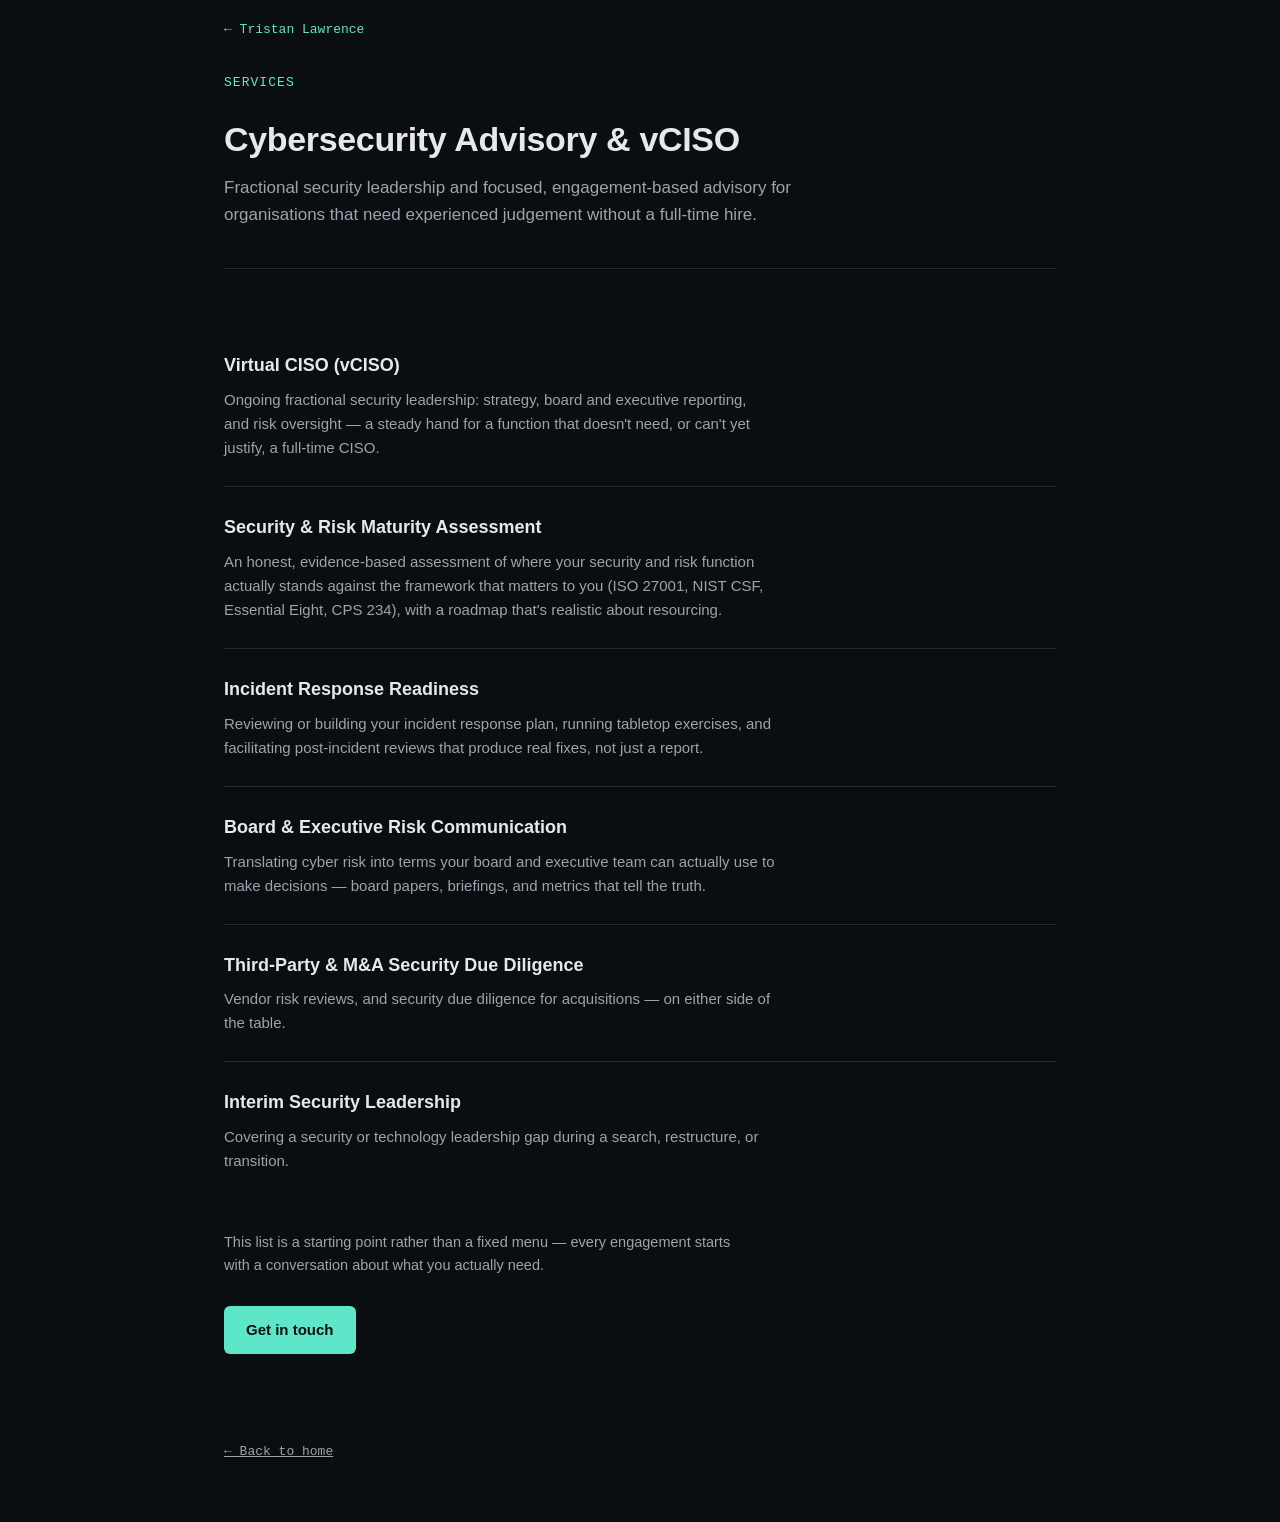
==== cybersecurity-services.html @ a749c924 "Rework homepage voice and split services into two pages Homepage: swap tagline for LinkedIn headline" ====
<!DOCTYPE html>
<html lang="en">
<head>
<meta charset="UTF-8">
<meta name="viewport" content="width=device-width, initial-scale=1.0">
<title>Cybersecurity Advisory &amp; vCISO — Tristan Lawrence</title>
<link rel="stylesheet" href="assets/css/style.css">
</head>
<body>
<div class="wrap">
  <nav class="crumb"><a href="index.html">← Tristan Lawrence</a></nav>
  <header class="site" style="padding-top:32px;">
    <p class="eyebrow">Services</p>
    <h1>Cybersecurity Advisory &amp; vCISO</h1>
    <p class="tagline">Fractional security leadership and focused, engagement-based advisory for organisations that need experienced judgement without a full-time hire.</p>
  </header>

  <section>
    <div class="offer-list">
      <div class="offer">
        <h3>Virtual CISO (vCISO)</h3>
        <p>Ongoing fractional security leadership: strategy, board and executive reporting, and risk oversight — a steady hand for a function that doesn't need, or can't yet justify, a full-time CISO.</p>
      </div>
      <div class="offer">
        <h3>Security &amp; Risk Maturity Assessment</h3>
        <p>An honest, evidence-based assessment of where your security and risk function actually stands against the framework that matters to you (ISO 27001, NIST CSF, Essential Eight, CPS 234), with a roadmap that's realistic about resourcing.</p>
      </div>
      <div class="offer">
        <h3>Incident Response Readiness</h3>
        <p>Reviewing or building your incident response plan, running tabletop exercises, and facilitating post-incident reviews that produce real fixes, not just a report.</p>
      </div>
      <div class="offer">
        <h3>Board &amp; Executive Risk Communication</h3>
        <p>Translating cyber risk into terms your board and executive team can actually use to make decisions — board papers, briefings, and metrics that tell the truth.</p>
      </div>
      <div class="offer">
        <h3>Third-Party &amp; M&amp;A Security Due Diligence</h3>
        <p>Vendor risk reviews, and security due diligence for acquisitions — on either side of the table.</p>
      </div>
      <div class="offer">
        <h3>Interim Security Leadership</h3>
        <p>Covering a security or technology leadership gap during a search, restructure, or transition.</p>
      </div>
    </div>
    <p class="note">This list is a starting point rather than a fixed menu — every engagement starts with a conversation about what you actually need.</p>
    <a class="cta" href="mailto:tristan_lawrence@hotmail.com">Get in touch</a>
  </section>

  <footer class="site"><a href="index.html">← Back to home</a></footer>
</div>
</body>
</html>
---- assets/css/style.css ----
:root{
  --bg:#0b0e11;
  --bg-alt:#12161b;
  --border:#232a31;
  --text:#e6e9ec;
  --text-dim:#9aa4ad;
  --accent:#5ee6c9;
  --accent-dim:#2b7566;
  --mono:'SFMono-Regular',Consolas,'Liberation Mono',Menlo,monospace;
  --sans:-apple-system,BlinkMacSystemFont,'Segoe UI',Roboto,Helvetica,Arial,sans-serif;
}
*{box-sizing:border-box;}
body{
  margin:0;
  background:var(--bg);
  color:var(--text);
  font-family:var(--sans);
  line-height:1.6;
}
.wrap{max-width:880px;margin:0 auto;padding:0 24px;}

/* Header / hero */
header.site{
  padding:64px 0 40px;
  border-bottom:1px solid var(--border);
}
.eyebrow{
  font-family:var(--mono);
  color:var(--accent);
  font-size:13px;
  letter-spacing:.08em;
  text-transform:uppercase;
  margin:0 0 18px;
}
.hero{
  display:flex;
  gap:36px;
  align-items:center;
  flex-wrap:wrap;
}
.hero img{
  width:140px;
  height:140px;
  border-radius:50%;
  object-fit:cover;
  object-position:center 22%;
  border:2px solid var(--border);
  flex-shrink:0;
}
h1{
  font-size:34px;
  margin:0 0 8px;
  letter-spacing:-.01em;
}
.tagline{
  color:var(--text-dim);
  font-size:17px;
  margin:0;
}
nav.social{
  margin-top:20px;
  display:flex;
  gap:18px;
  font-family:var(--mono);
  font-size:14px;
  flex-wrap:wrap;
}
nav.social a{
  color:var(--text-dim);
  text-decoration:none;
  border-bottom:1px solid transparent;
}
nav.social a:hover{color:var(--accent);border-color:var(--accent);}

/* Breadcrumb nav for subpages */
nav.crumb{
  padding:20px 0 0;
  font-family:var(--mono);
  font-size:13px;
}
nav.crumb a{color:var(--accent);text-decoration:none;}
nav.crumb a:hover{text-decoration:underline;}

/* Sections */
section{padding:56px 0;border-bottom:1px solid var(--border);}
section:last-of-type{border-bottom:none;}
h2{
  font-family:var(--mono);
  font-size:14px;
  text-transform:uppercase;
  letter-spacing:.08em;
  color:var(--accent);
  margin:0 0 24px;
}
p{color:var(--text);max-width:66ch;}
.interests a{color:var(--accent);text-decoration:none;border-bottom:1px solid var(--accent-dim);}
.interests a:hover{border-color:var(--accent);}

/* Services grid */
.services{
  display:grid;
  grid-template-columns:repeat(auto-fit,minmax(220px,1fr));
  gap:24px;
}
.service{
  background:var(--bg-alt);
  border:1px solid var(--border);
  border-radius:8px;
  padding:22px;
}
.service h3{
  margin:0 0 10px;
  font-size:16px;
  color:var(--text);
}
.service p{margin:0;font-size:14.5px;color:var(--text-dim);}
.service .tag{
  display:inline-block;
  font-family:var(--mono);
  font-size:11px;
  color:var(--accent);
  border:1px solid var(--accent-dim);
  border-radius:4px;
  padding:2px 8px;
  margin-bottom:12px;
}
.service-link{
  display:block;
  text-decoration:none;
  transition:border-color .15s ease, transform .15s ease;
}
.service-link:hover{
  border-color:var(--accent-dim);
  transform:translateY(-2px);
}
.service-link .arrow{
  display:inline-block;
  margin-top:14px;
  font-family:var(--mono);
  font-size:13px;
  color:var(--accent);
}

.cta{
  display:inline-block;
  margin-top:8px;
  padding:12px 22px;
  background:var(--accent);
  color:#0b0e11;
  font-weight:600;
  text-decoration:none;
  border-radius:6px;
  font-size:15px;
}

/* Photo pages (theatre / megagames) */
.photo-page img{
  width:100%;
  border-radius:8px;
  border:1px solid var(--border);
  margin:8px 0 6px;
}
.photo-page .caption{
  color:var(--text-dim);
  font-size:13px;
  margin:0 0 32px;
}
.gallery{
  display:grid;
  grid-template-columns:repeat(auto-fit,minmax(260px,1fr));
  gap:24px;
}
.gallery figure{margin:0;}
.gallery img{width:100%;border-radius:8px;border:1px solid var(--border);}
.gallery figcaption{color:var(--text-dim);font-size:13px;margin-top:8px;}

/* Service detail pages */
.offer-list{
  display:flex;
  flex-direction:column;
  gap:0;
}
.offer{
  padding:26px 0;
  border-bottom:1px solid var(--border);
}
.offer:last-child{border-bottom:none;}
.offer h3{
  margin:0 0 8px;
  font-size:18px;
  color:var(--text);
}
.offer p{margin:0;font-size:15px;color:var(--text-dim);}

.note{
  color:var(--text-dim);
  font-size:14.5px;
  margin:32px 0 20px;
}

footer.site{
  padding:32px 0 60px;
  color:var(--text-dim);
  font-size:13px;
  font-family:var(--mono);
}
footer.site a{color:var(--text-dim);}
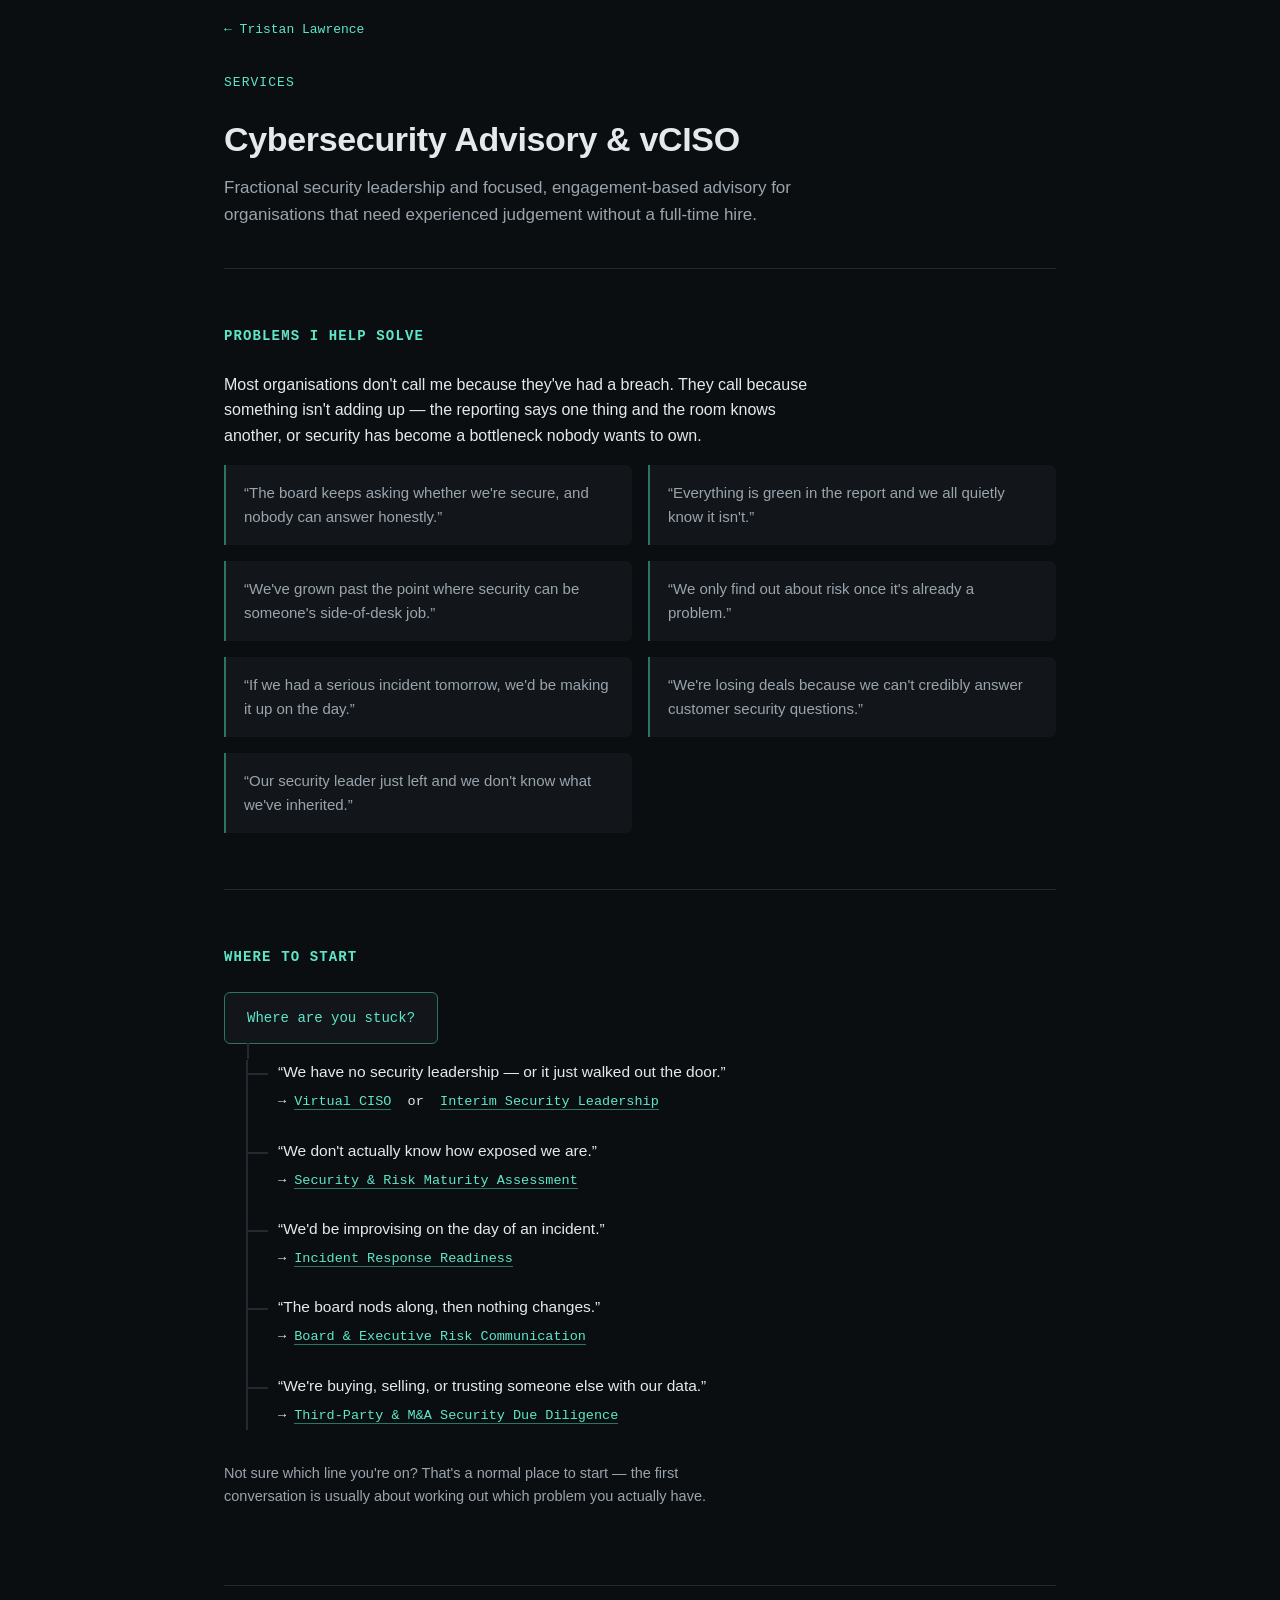
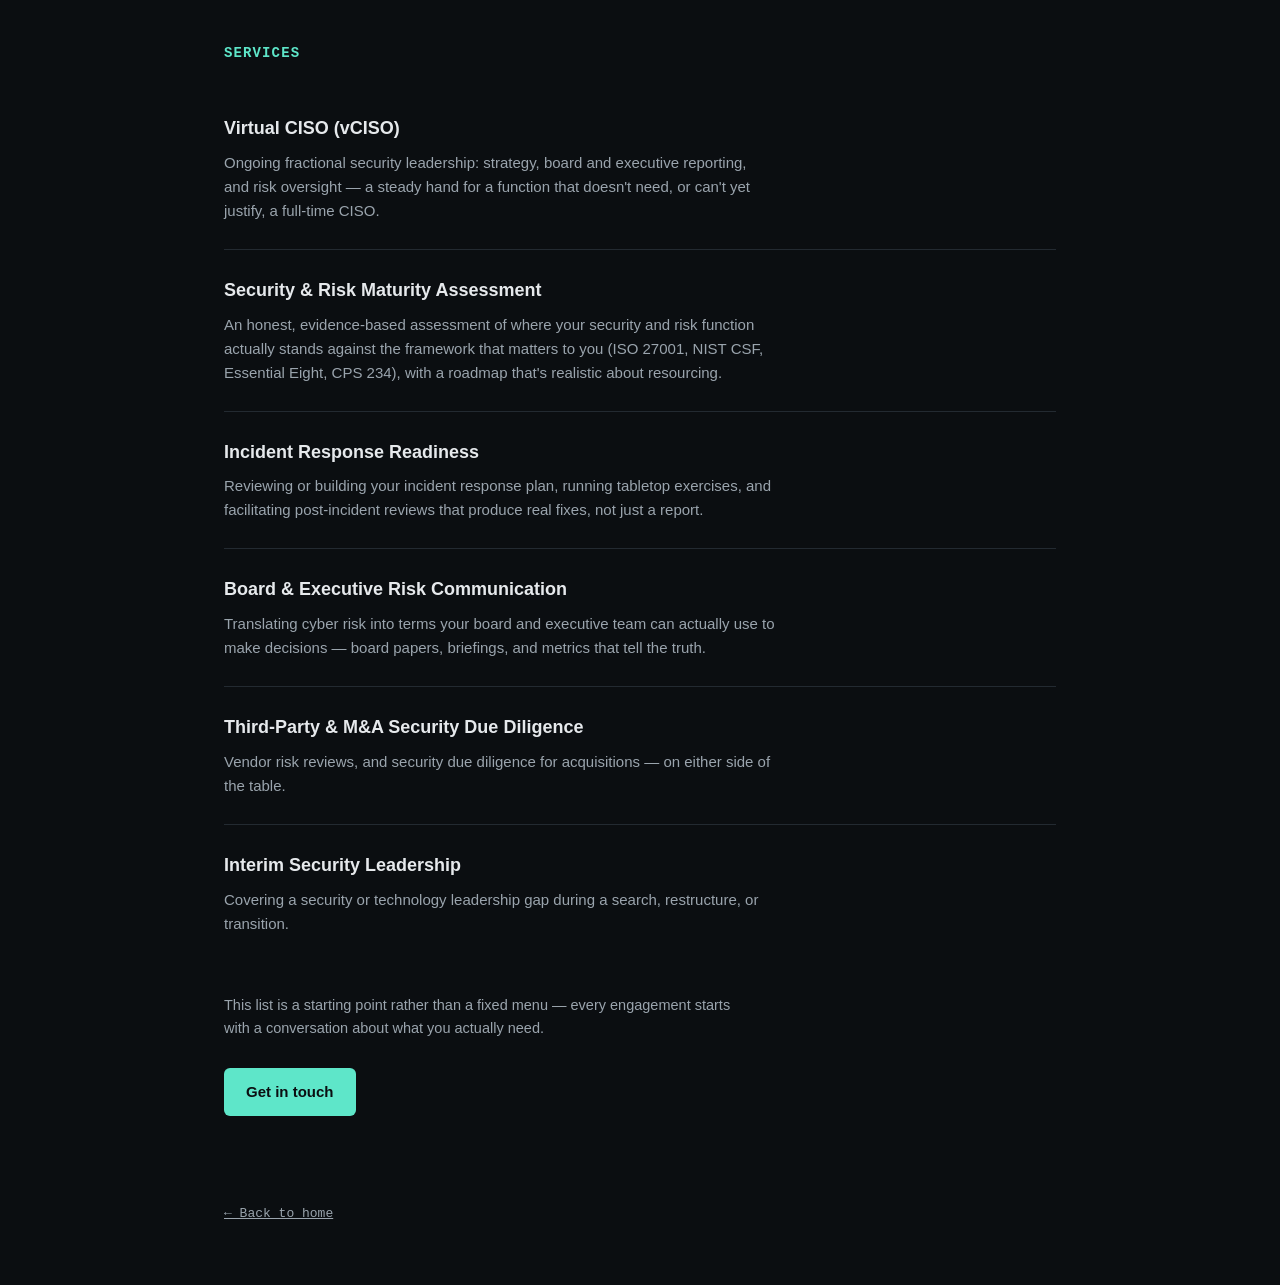
==== commit 1eacd502: "Add full theatre and megagaming histories, service decision flows Theatre: OSMaD committee/exec role" ====
--- a/cybersecurity-services.html
+++ b/cybersecurity-services.html
@@ -16,28 +16,71 @@
   </header>
 
   <section>
+    <h2>Problems I help solve</h2>
+    <p>Most organisations don't call me because they've had a breach. They call because something isn't adding up — the reporting says one thing and the room knows another, or security has become a bottleneck nobody wants to own.</p>
+    <ul class="problems">
+      <li>“The board keeps asking whether we're secure, and nobody can answer honestly.”</li>
+      <li>“Everything is green in the report and we all quietly know it isn't.”</li>
+      <li>“We've grown past the point where security can be someone's side-of-desk job.”</li>
+      <li>“We only find out about risk once it's already a problem.”</li>
+      <li>“If we had a serious incident tomorrow, we'd be making it up on the day.”</li>
+      <li>“We're losing deals because we can't credibly answer customer security questions.”</li>
+      <li>“Our security leader just left and we don't know what we've inherited.”</li>
+    </ul>
+  </section>
+
+  <section>
+    <h2>Where to start</h2>
+    <div class="flow-start">Where are you stuck?</div>
+    <ul class="flow-branches">
+      <li class="flow-branch">
+        <p class="flow-problem">“We have no security leadership — or it just walked out the door.”</p>
+        <p class="flow-answer">→ <a href="#vciso">Virtual CISO</a> &nbsp;or&nbsp; <a href="#interim">Interim Security Leadership</a></p>
+      </li>
+      <li class="flow-branch">
+        <p class="flow-problem">“We don't actually know how exposed we are.”</p>
+        <p class="flow-answer">→ <a href="#maturity">Security &amp; Risk Maturity Assessment</a></p>
+      </li>
+      <li class="flow-branch">
+        <p class="flow-problem">“We'd be improvising on the day of an incident.”</p>
+        <p class="flow-answer">→ <a href="#ir">Incident Response Readiness</a></p>
+      </li>
+      <li class="flow-branch">
+        <p class="flow-problem">“The board nods along, then nothing changes.”</p>
+        <p class="flow-answer">→ <a href="#board">Board &amp; Executive Risk Communication</a></p>
+      </li>
+      <li class="flow-branch">
+        <p class="flow-problem">“We're buying, selling, or trusting someone else with our data.”</p>
+        <p class="flow-answer">→ <a href="#diligence">Third-Party &amp; M&amp;A Security Due Diligence</a></p>
+      </li>
+    </ul>
+    <p class="note">Not sure which line you're on? That's a normal place to start — the first conversation is usually about working out which problem you actually have.</p>
+  </section>
+
+  <section>
+    <h2>Services</h2>
     <div class="offer-list">
-      <div class="offer">
+      <div class="offer" id="vciso">
         <h3>Virtual CISO (vCISO)</h3>
         <p>Ongoing fractional security leadership: strategy, board and executive reporting, and risk oversight — a steady hand for a function that doesn't need, or can't yet justify, a full-time CISO.</p>
       </div>
-      <div class="offer">
+      <div class="offer" id="maturity">
         <h3>Security &amp; Risk Maturity Assessment</h3>
         <p>An honest, evidence-based assessment of where your security and risk function actually stands against the framework that matters to you (ISO 27001, NIST CSF, Essential Eight, CPS 234), with a roadmap that's realistic about resourcing.</p>
       </div>
-      <div class="offer">
+      <div class="offer" id="ir">
         <h3>Incident Response Readiness</h3>
         <p>Reviewing or building your incident response plan, running tabletop exercises, and facilitating post-incident reviews that produce real fixes, not just a report.</p>
       </div>
-      <div class="offer">
+      <div class="offer" id="board">
         <h3>Board &amp; Executive Risk Communication</h3>
         <p>Translating cyber risk into terms your board and executive team can actually use to make decisions — board papers, briefings, and metrics that tell the truth.</p>
       </div>
-      <div class="offer">
+      <div class="offer" id="diligence">
         <h3>Third-Party &amp; M&amp;A Security Due Diligence</h3>
         <p>Vendor risk reviews, and security due diligence for acquisitions — on either side of the table.</p>
       </div>
-      <div class="offer">
+      <div class="offer" id="interim">
         <h3>Interim Security Leadership</h3>
         <p>Covering a security or technology leadership gap during a search, restructure, or transition.</p>
       </div>
--- a/assets/css/style.css
+++ b/assets/css/style.css
@@ -93,8 +93,9 @@
   margin:0 0 24px;
 }
 p{color:var(--text);max-width:66ch;}
-.interests a{color:var(--accent);text-decoration:none;border-bottom:1px solid var(--accent-dim);}
-.interests a:hover{border-color:var(--accent);}
+.interests a,section p a{color:var(--accent);text-decoration:none;border-bottom:1px solid var(--accent-dim);}
+.interests a:hover,section p a:hover{border-color:var(--accent);}
+section p.note a{border-bottom-color:var(--accent-dim);}
 
 /* Services grid */
 .services{
@@ -155,7 +156,10 @@
 
 /* Photo pages (theatre / megagames) */
 .photo-page img{
-  width:100%;
+  display:block;
+  max-width:100%;
+  max-height:520px;
+  width:auto;
   border-radius:8px;
   border:1px solid var(--border);
   margin:8px 0 6px;
@@ -173,6 +177,128 @@
 .gallery figure{margin:0;}
 .gallery img{width:100%;border-radius:8px;border:1px solid var(--border);}
 .gallery figcaption{color:var(--text-dim);font-size:13px;margin-top:8px;}
+
+/* Credit / role tables */
+.credits{
+  width:100%;
+  border-collapse:collapse;
+  margin:8px 0 8px;
+  font-size:15px;
+}
+.credits th{
+  text-align:left;
+  font-family:var(--mono);
+  font-size:11px;
+  letter-spacing:.08em;
+  text-transform:uppercase;
+  color:var(--text-dim);
+  font-weight:400;
+  padding:0 16px 10px 0;
+  border-bottom:1px solid var(--border);
+}
+.credits td{
+  padding:14px 16px 14px 0;
+  border-bottom:1px solid var(--border);
+  vertical-align:top;
+  color:var(--text);
+}
+.credits td:last-child,.credits th:last-child{padding-right:0;}
+.credits tr:last-child td{border-bottom:none;}
+.credits .year{
+  font-family:var(--mono);
+  font-size:13px;
+  color:var(--text-dim);
+  white-space:nowrap;
+}
+.credits .role{color:var(--text-dim);}
+.credits .show{font-weight:600;}
+.credits a{color:var(--accent);text-decoration:none;}
+.credits a:hover{text-decoration:underline;}
+.credits .note-inline{
+  display:block;
+  font-size:13px;
+  color:var(--accent);
+  margin-top:4px;
+}
+.table-scroll{overflow-x:auto;}
+
+/* Problem statements */
+.problems{
+  list-style:none;
+  padding:0;
+  margin:0;
+  display:grid;
+  grid-template-columns:repeat(auto-fit,minmax(280px,1fr));
+  gap:16px;
+}
+.problems li{
+  background:var(--bg-alt);
+  border-left:2px solid var(--accent-dim);
+  border-radius:0 6px 6px 0;
+  padding:16px 18px;
+  color:var(--text-dim);
+  font-size:15px;
+}
+
+/* Decision flow */
+.flow-start{
+  display:inline-block;
+  position:relative;
+  border:1px solid var(--accent-dim);
+  background:var(--bg-alt);
+  border-radius:6px;
+  padding:14px 22px;
+  margin-bottom:16px;
+  font-family:var(--mono);
+  font-size:14px;
+  color:var(--accent);
+}
+.flow-start::after{
+  content:"";
+  position:absolute;
+  left:22px;
+  top:100%;
+  width:2px;
+  height:16px;
+  background:var(--border);
+}
+.flow-branches{
+  margin:0 0 0 22px;
+  padding:0;
+  border-left:2px solid var(--border);
+  list-style:none;
+}
+.flow-branch{
+  position:relative;
+  padding:0 0 4px 30px;
+  margin:0 0 22px;
+}
+.flow-branch:last-child{margin-bottom:0;}
+.flow-branch::before{
+  content:"";
+  position:absolute;
+  left:0;
+  top:13px;
+  width:20px;
+  height:2px;
+  background:var(--border);
+}
+.flow-problem{
+  margin:0 0 6px;
+  color:var(--text);
+  font-size:15.5px;
+}
+.flow-answer{
+  margin:0;
+  font-family:var(--mono);
+  font-size:13.5px;
+}
+.flow-answer a{
+  color:var(--accent);
+  text-decoration:none;
+  border-bottom:1px solid var(--accent-dim);
+}
+.flow-answer a:hover{border-color:var(--accent);}
 
 /* Service detail pages */
 .offer-list{
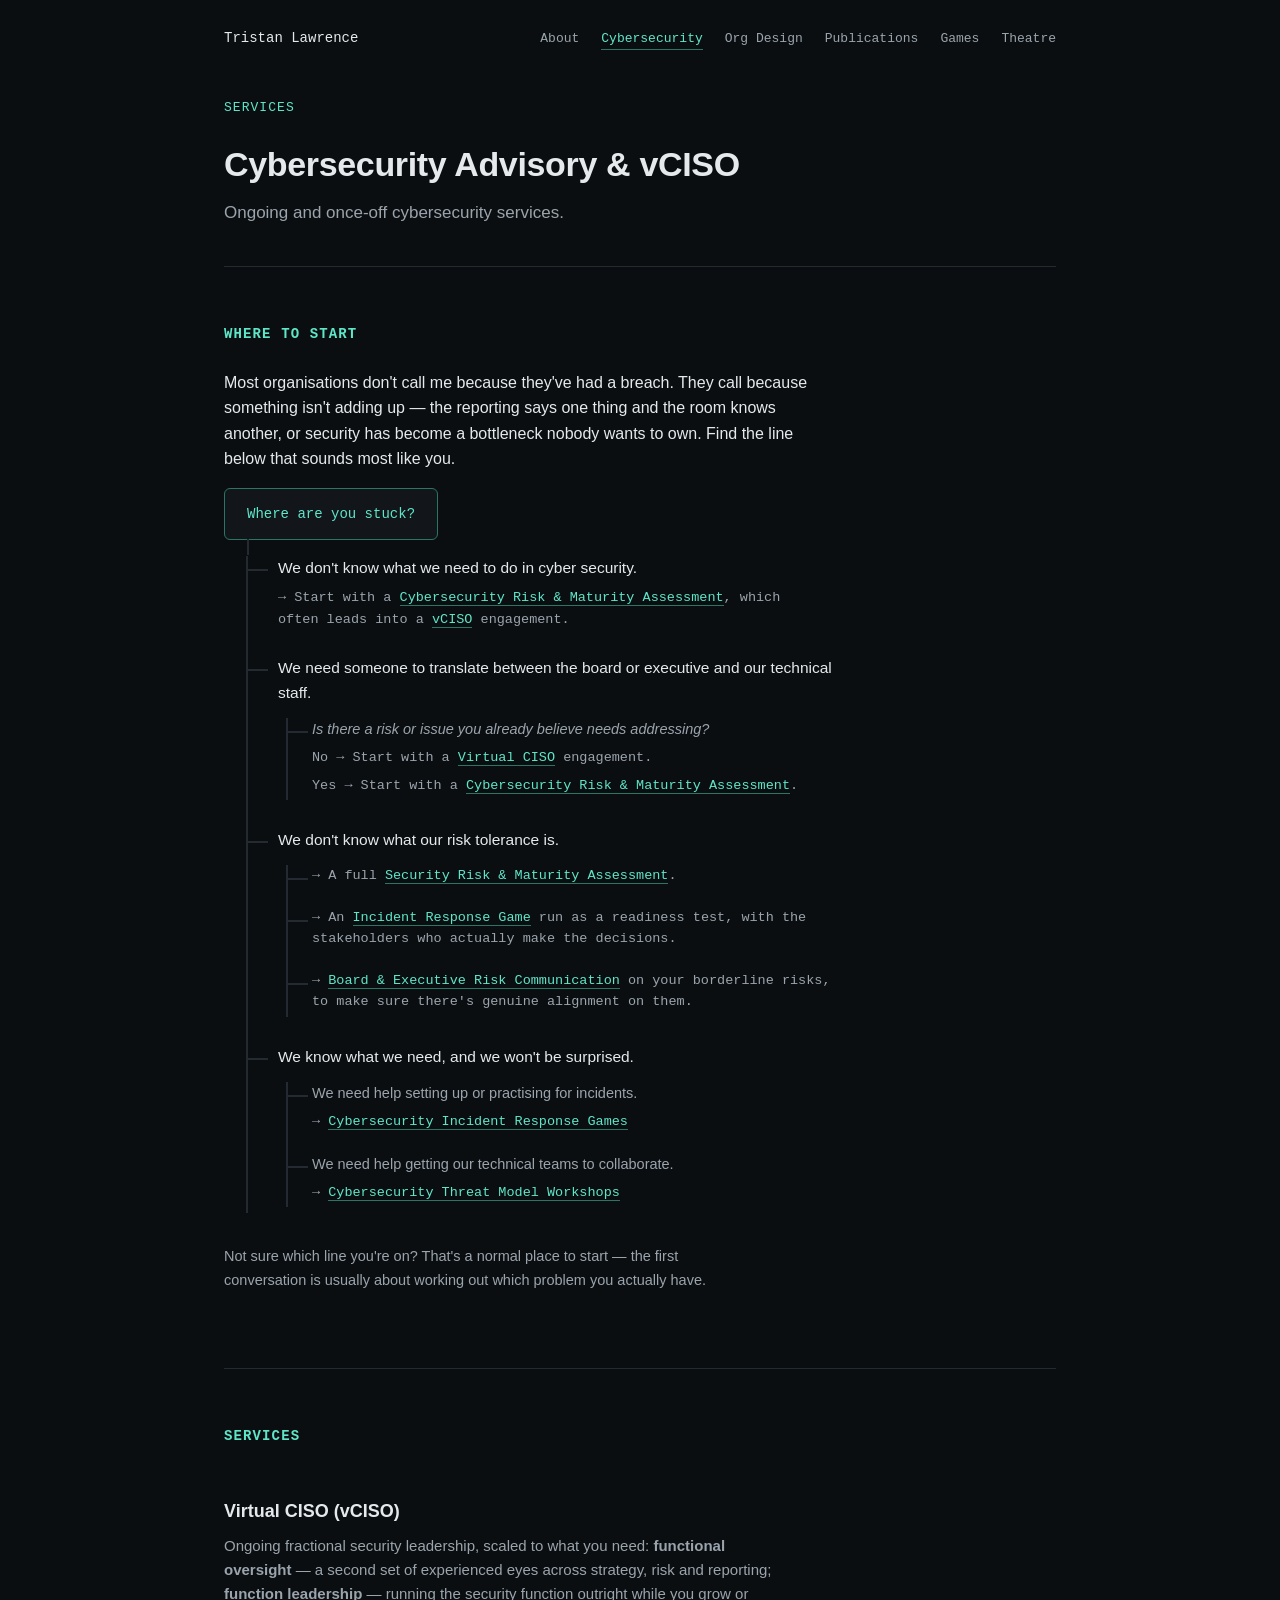
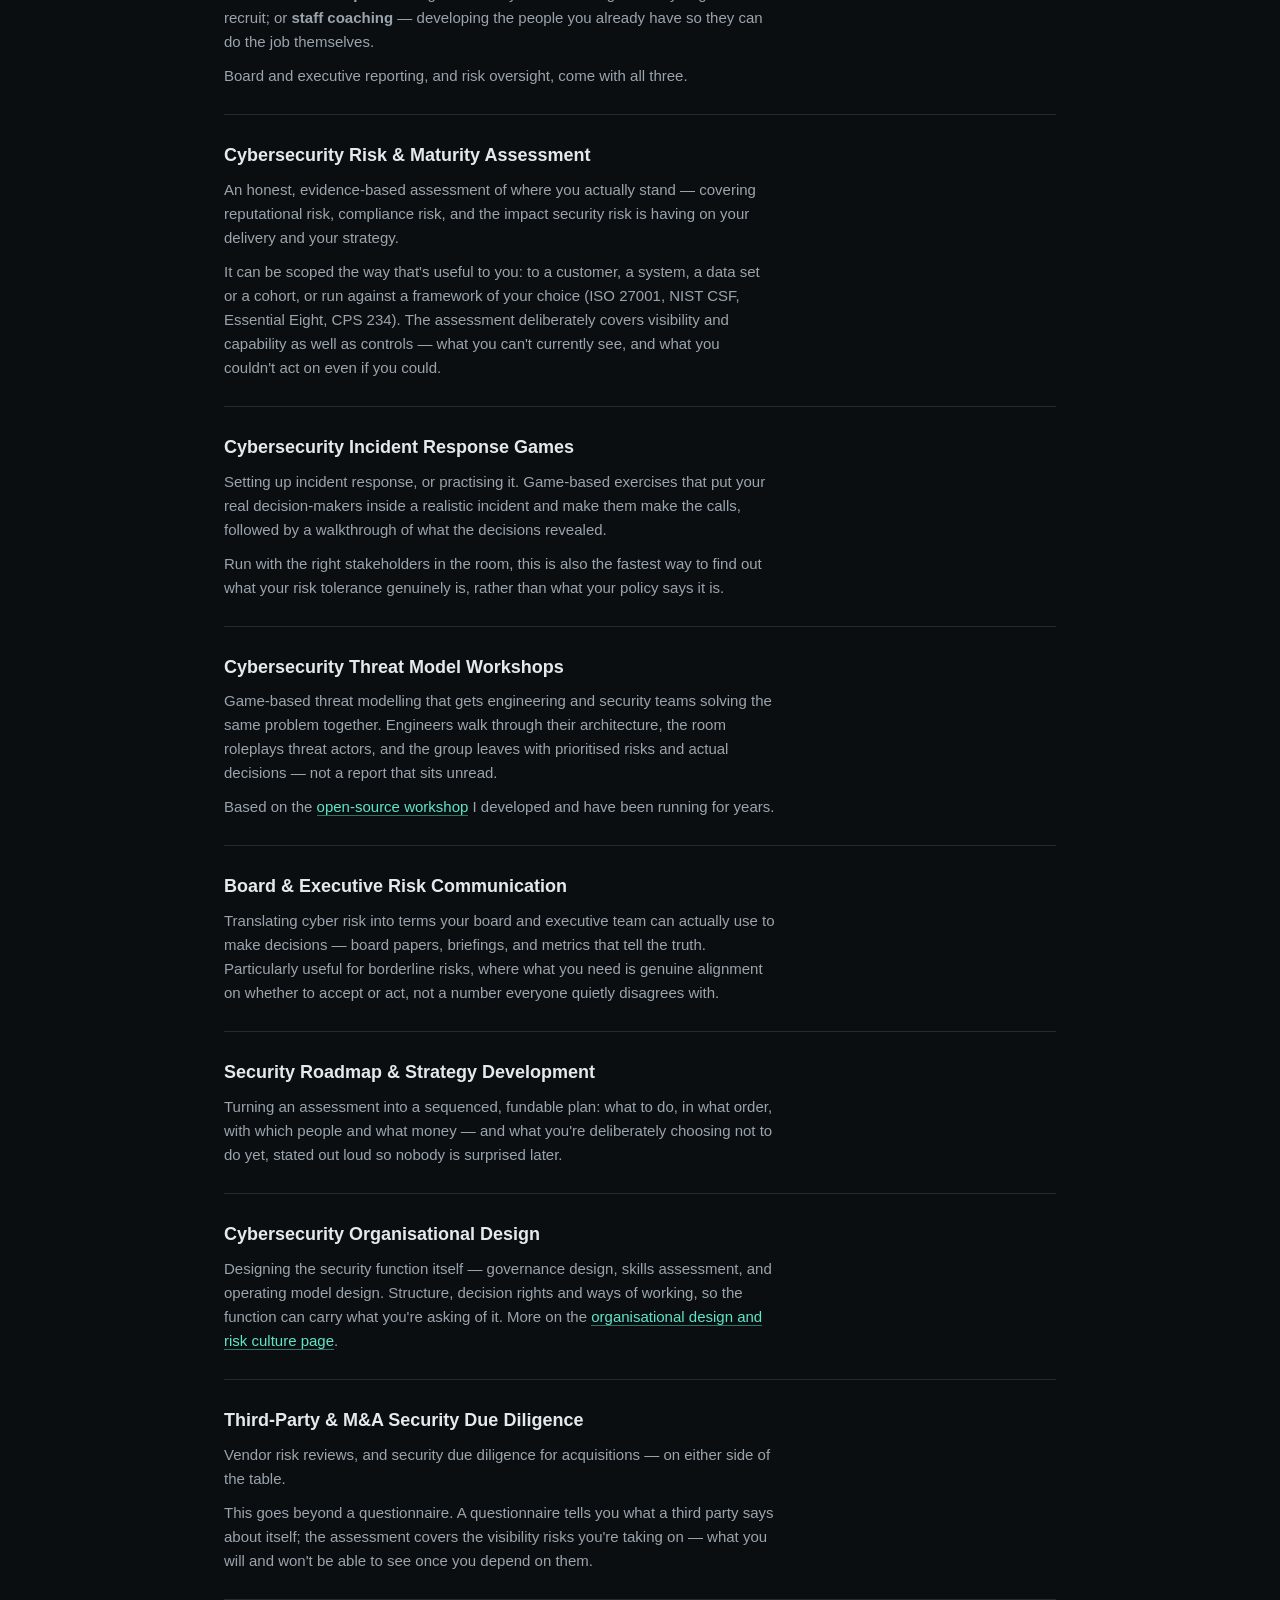
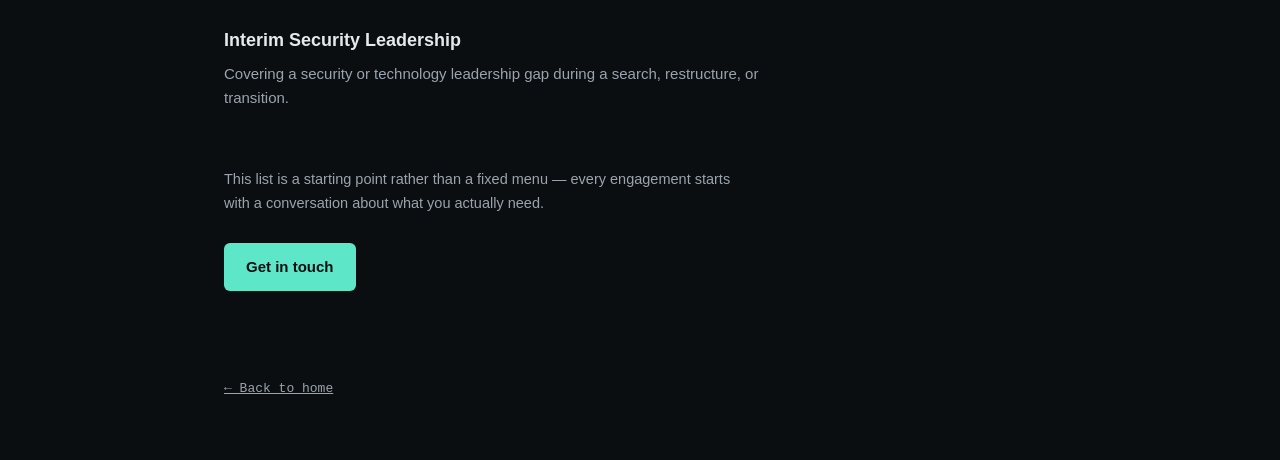
==== commit b4084edb: "Add site nav and publications page, reframe pages around motivation Adds a persistent top-right nav " ====
--- a/cybersecurity-services.html
+++ b/cybersecurity-services.html
@@ -8,51 +8,74 @@
 </head>
 <body>
 <div class="wrap">
-  <nav class="crumb"><a href="index.html">← Tristan Lawrence</a></nav>
-  <header class="site" style="padding-top:32px;">
+  <nav class="sitenav">
+    <a class="brand" href="index.html">Tristan Lawrence</a>
+    <ul>
+      <li><a href="index.html">About</a></li>
+      <li><a href="cybersecurity-services.html" aria-current="page">Cybersecurity</a></li>
+      <li><a href="organisational-design.html">Org Design</a></li>
+      <li><a href="publications.html">Publications</a></li>
+      <li><a href="games.html">Games</a></li>
+      <li><a href="theatre.html">Theatre</a></li>
+    </ul>
+  </nav>
+  <header class="site">
     <p class="eyebrow">Services</p>
     <h1>Cybersecurity Advisory &amp; vCISO</h1>
-    <p class="tagline">Fractional security leadership and focused, engagement-based advisory for organisations that need experienced judgement without a full-time hire.</p>
+    <p class="tagline">Ongoing and once-off cybersecurity services.</p>
   </header>
 
   <section>
-    <h2>Problems I help solve</h2>
-    <p>Most organisations don't call me because they've had a breach. They call because something isn't adding up — the reporting says one thing and the room knows another, or security has become a bottleneck nobody wants to own.</p>
-    <ul class="problems">
-      <li>“The board keeps asking whether we're secure, and nobody can answer honestly.”</li>
-      <li>“Everything is green in the report and we all quietly know it isn't.”</li>
-      <li>“We've grown past the point where security can be someone's side-of-desk job.”</li>
-      <li>“We only find out about risk once it's already a problem.”</li>
-      <li>“If we had a serious incident tomorrow, we'd be making it up on the day.”</li>
-      <li>“We're losing deals because we can't credibly answer customer security questions.”</li>
-      <li>“Our security leader just left and we don't know what we've inherited.”</li>
-    </ul>
-  </section>
-
-  <section>
     <h2>Where to start</h2>
+    <p>Most organisations don't call me because they've had a breach. They call because something isn't adding up — the reporting says one thing and the room knows another, or security has become a bottleneck nobody wants to own. Find the line below that sounds most like you.</p>
     <div class="flow-start">Where are you stuck?</div>
     <ul class="flow-branches">
+
       <li class="flow-branch">
-        <p class="flow-problem">“We have no security leadership — or it just walked out the door.”</p>
-        <p class="flow-answer">→ <a href="#vciso">Virtual CISO</a> &nbsp;or&nbsp; <a href="#interim">Interim Security Leadership</a></p>
+        <p class="flow-problem">We don't know what we need to do in cyber security.</p>
+        <p class="flow-answer">→ Start with a <a href="#maturity">Cybersecurity Risk &amp; Maturity Assessment</a>, which often leads into a <a href="#vciso">vCISO</a> engagement.</p>
       </li>
+
       <li class="flow-branch">
-        <p class="flow-problem">“We don't actually know how exposed we are.”</p>
-        <p class="flow-answer">→ <a href="#maturity">Security &amp; Risk Maturity Assessment</a></p>
+        <p class="flow-problem">We need someone to translate between the board or executive and our technical staff.</p>
+        <ul class="flow-branches">
+          <li class="flow-branch">
+            <p class="flow-q">Is there a risk or issue you already believe needs addressing?</p>
+            <p class="flow-answer">No → Start with a <a href="#vciso">Virtual CISO</a> engagement.</p>
+            <p class="flow-answer" style="margin-top:6px;">Yes → Start with a <a href="#maturity">Cybersecurity Risk &amp; Maturity Assessment</a>.</p>
+          </li>
+        </ul>
       </li>
+
       <li class="flow-branch">
-        <p class="flow-problem">“We'd be improvising on the day of an incident.”</p>
-        <p class="flow-answer">→ <a href="#ir">Incident Response Readiness</a></p>
+        <p class="flow-problem">We don't know what our risk tolerance is.</p>
+        <ul class="flow-branches">
+          <li class="flow-branch">
+            <p class="flow-answer">→ A full <a href="#maturity">Security Risk &amp; Maturity Assessment</a>.</p>
+          </li>
+          <li class="flow-branch">
+            <p class="flow-answer">→ An <a href="#ir">Incident Response Game</a> run as a readiness test, with the stakeholders who actually make the decisions.</p>
+          </li>
+          <li class="flow-branch">
+            <p class="flow-answer">→ <a href="#board">Board &amp; Executive Risk Communication</a> on your borderline risks, to make sure there's genuine alignment on them.</p>
+          </li>
+        </ul>
       </li>
+
       <li class="flow-branch">
-        <p class="flow-problem">“The board nods along, then nothing changes.”</p>
-        <p class="flow-answer">→ <a href="#board">Board &amp; Executive Risk Communication</a></p>
+        <p class="flow-problem">We know what we need, and we won't be surprised.</p>
+        <ul class="flow-branches">
+          <li class="flow-branch">
+            <p class="flow-problem">We need help setting up or practising for incidents.</p>
+            <p class="flow-answer">→ <a href="#ir">Cybersecurity Incident Response Games</a></p>
+          </li>
+          <li class="flow-branch">
+            <p class="flow-problem">We need help getting our technical teams to collaborate.</p>
+            <p class="flow-answer">→ <a href="#threatmodel">Cybersecurity Threat Model Workshops</a></p>
+          </li>
+        </ul>
       </li>
-      <li class="flow-branch">
-        <p class="flow-problem">“We're buying, selling, or trusting someone else with our data.”</p>
-        <p class="flow-answer">→ <a href="#diligence">Third-Party &amp; M&amp;A Security Due Diligence</a></p>
-      </li>
+
     </ul>
     <p class="note">Not sure which line you're on? That's a normal place to start — the first conversation is usually about working out which problem you actually have.</p>
   </section>
@@ -60,30 +83,57 @@
   <section>
     <h2>Services</h2>
     <div class="offer-list">
+
       <div class="offer" id="vciso">
         <h3>Virtual CISO (vCISO)</h3>
-        <p>Ongoing fractional security leadership: strategy, board and executive reporting, and risk oversight — a steady hand for a function that doesn't need, or can't yet justify, a full-time CISO.</p>
+        <p>Ongoing fractional security leadership, scaled to what you need: <strong>functional oversight</strong> — a second set of experienced eyes across strategy, risk and reporting; <strong>function leadership</strong> — running the security function outright while you grow or recruit; or <strong>staff coaching</strong> — developing the people you already have so they can do the job themselves.</p>
+        <p style="margin-top:10px;">Board and executive reporting, and risk oversight, come with all three.</p>
       </div>
+
       <div class="offer" id="maturity">
-        <h3>Security &amp; Risk Maturity Assessment</h3>
-        <p>An honest, evidence-based assessment of where your security and risk function actually stands against the framework that matters to you (ISO 27001, NIST CSF, Essential Eight, CPS 234), with a roadmap that's realistic about resourcing.</p>
+        <h3>Cybersecurity Risk &amp; Maturity Assessment</h3>
+        <p>An honest, evidence-based assessment of where you actually stand — covering reputational risk, compliance risk, and the impact security risk is having on your delivery and your strategy.</p>
+        <p style="margin-top:10px;">It can be scoped the way that's useful to you: to a customer, a system, a data set or a cohort, or run against a framework of your choice (ISO 27001, NIST CSF, Essential Eight, CPS 234). The assessment deliberately covers visibility and capability as well as controls — what you can't currently see, and what you couldn't act on even if you could.</p>
       </div>
+
       <div class="offer" id="ir">
-        <h3>Incident Response Readiness</h3>
-        <p>Reviewing or building your incident response plan, running tabletop exercises, and facilitating post-incident reviews that produce real fixes, not just a report.</p>
+        <h3>Cybersecurity Incident Response Games</h3>
+        <p>Setting up incident response, or practising it. Game-based exercises that put your real decision-makers inside a realistic incident and make them make the calls, followed by a walkthrough of what the decisions revealed.</p>
+        <p style="margin-top:10px;">Run with the right stakeholders in the room, this is also the fastest way to find out what your risk tolerance genuinely is, rather than what your policy says it is.</p>
       </div>
+
+      <div class="offer" id="threatmodel">
+        <h3>Cybersecurity Threat Model Workshops</h3>
+        <p>Game-based threat modelling that gets engineering and security teams solving the same problem together. Engineers walk through their architecture, the room roleplays threat actors, and the group leaves with prioritised risks and actual decisions — not a report that sits unread.</p>
+        <p style="margin-top:10px;">Based on the <a href="https://github.com/tristandlawrence/threat-modelling">open-source workshop</a> I developed and have been running for years.</p>
+      </div>
+
       <div class="offer" id="board">
         <h3>Board &amp; Executive Risk Communication</h3>
-        <p>Translating cyber risk into terms your board and executive team can actually use to make decisions — board papers, briefings, and metrics that tell the truth.</p>
+        <p>Translating cyber risk into terms your board and executive team can actually use to make decisions — board papers, briefings, and metrics that tell the truth. Particularly useful for borderline risks, where what you need is genuine alignment on whether to accept or act, not a number everyone quietly disagrees with.</p>
       </div>
+
+      <div class="offer" id="strategy">
+        <h3>Security Roadmap &amp; Strategy Development</h3>
+        <p>Turning an assessment into a sequenced, fundable plan: what to do, in what order, with which people and what money — and what you're deliberately choosing not to do yet, stated out loud so nobody is surprised later.</p>
+      </div>
+
+      <div class="offer" id="orgdesign">
+        <h3>Cybersecurity Organisational Design</h3>
+        <p>Designing the security function itself — governance design, skills assessment, and operating model design. Structure, decision rights and ways of working, so the function can carry what you're asking of it. More on the <a href="organisational-design.html">organisational design and risk culture page</a>.</p>
+      </div>
+
       <div class="offer" id="diligence">
         <h3>Third-Party &amp; M&amp;A Security Due Diligence</h3>
         <p>Vendor risk reviews, and security due diligence for acquisitions — on either side of the table.</p>
+        <p style="margin-top:10px;">This goes beyond a questionnaire. A questionnaire tells you what a third party says about itself; the assessment covers the visibility risks you're taking on — what you will and won't be able to see once you depend on them.</p>
       </div>
+
       <div class="offer" id="interim">
         <h3>Interim Security Leadership</h3>
         <p>Covering a security or technology leadership gap during a search, restructure, or transition.</p>
       </div>
+
     </div>
     <p class="note">This list is a starting point rather than a fixed menu — every engagement starts with a conversation about what you actually need.</p>
     <a class="cta" href="mailto:tristan_lawrence@hotmail.com">Get in touch</a>
--- a/assets/css/style.css
+++ b/assets/css/style.css
@@ -19,9 +19,44 @@
 }
 .wrap{max-width:880px;margin:0 auto;padding:0 24px;}
 
+/* Site navigation */
+.sitenav{
+  display:flex;
+  align-items:baseline;
+  justify-content:space-between;
+  gap:16px 28px;
+  flex-wrap:wrap;
+  padding:24px 0 0;
+}
+.sitenav .brand{
+  font-family:var(--mono);
+  font-size:14px;
+  color:var(--text);
+  text-decoration:none;
+}
+.sitenav .brand:hover{color:var(--accent);}
+.sitenav ul{
+  display:flex;
+  gap:22px;
+  list-style:none;
+  margin:0;
+  padding:0;
+  flex-wrap:wrap;
+}
+.sitenav ul a{
+  font-family:var(--mono);
+  font-size:13px;
+  color:var(--text-dim);
+  text-decoration:none;
+  padding-bottom:3px;
+  border-bottom:1px solid transparent;
+}
+.sitenav ul a:hover{color:var(--accent);}
+.sitenav ul a[aria-current="page"]{color:var(--accent);border-bottom-color:var(--accent-dim);}
+
 /* Header / hero */
 header.site{
-  padding:64px 0 40px;
+  padding:48px 0 40px;
   border-bottom:1px solid var(--border);
 }
 .eyebrow{
@@ -222,24 +257,6 @@
 }
 .table-scroll{overflow-x:auto;}
 
-/* Problem statements */
-.problems{
-  list-style:none;
-  padding:0;
-  margin:0;
-  display:grid;
-  grid-template-columns:repeat(auto-fit,minmax(280px,1fr));
-  gap:16px;
-}
-.problems li{
-  background:var(--bg-alt);
-  border-left:2px solid var(--accent-dim);
-  border-radius:0 6px 6px 0;
-  padding:16px 18px;
-  color:var(--text-dim);
-  font-size:15px;
-}
-
 /* Decision flow */
 .flow-start{
   display:inline-block;
@@ -292,7 +309,26 @@
   margin:0;
   font-family:var(--mono);
   font-size:13.5px;
-}
+  color:var(--text-dim);
+}
+
+/* Nested branches */
+.flow-branch > .flow-branches{
+  margin:12px 0 0 8px;
+  padding:0;
+}
+.flow-branch > .flow-branches > .flow-branch{
+  padding-left:24px;
+  margin-bottom:16px;
+}
+.flow-branch > .flow-branches > .flow-branch:last-child{margin-bottom:2px;}
+.flow-q{
+  margin:0 0 6px;
+  color:var(--text-dim);
+  font-size:14.5px;
+  font-style:italic;
+}
+.flow-branch .flow-branch .flow-problem{font-size:14.5px;color:var(--text-dim);}
 .flow-answer a{
   color:var(--accent);
   text-decoration:none;
@@ -316,6 +352,12 @@
   font-size:18px;
   color:var(--text);
 }
+.offer h3 a{
+  color:var(--accent);
+  text-decoration:none;
+  border-bottom:1px solid var(--accent-dim);
+}
+.offer h3 a:hover{border-color:var(--accent);}
 .offer p{margin:0;font-size:15px;color:var(--text-dim);}
 
 .note{
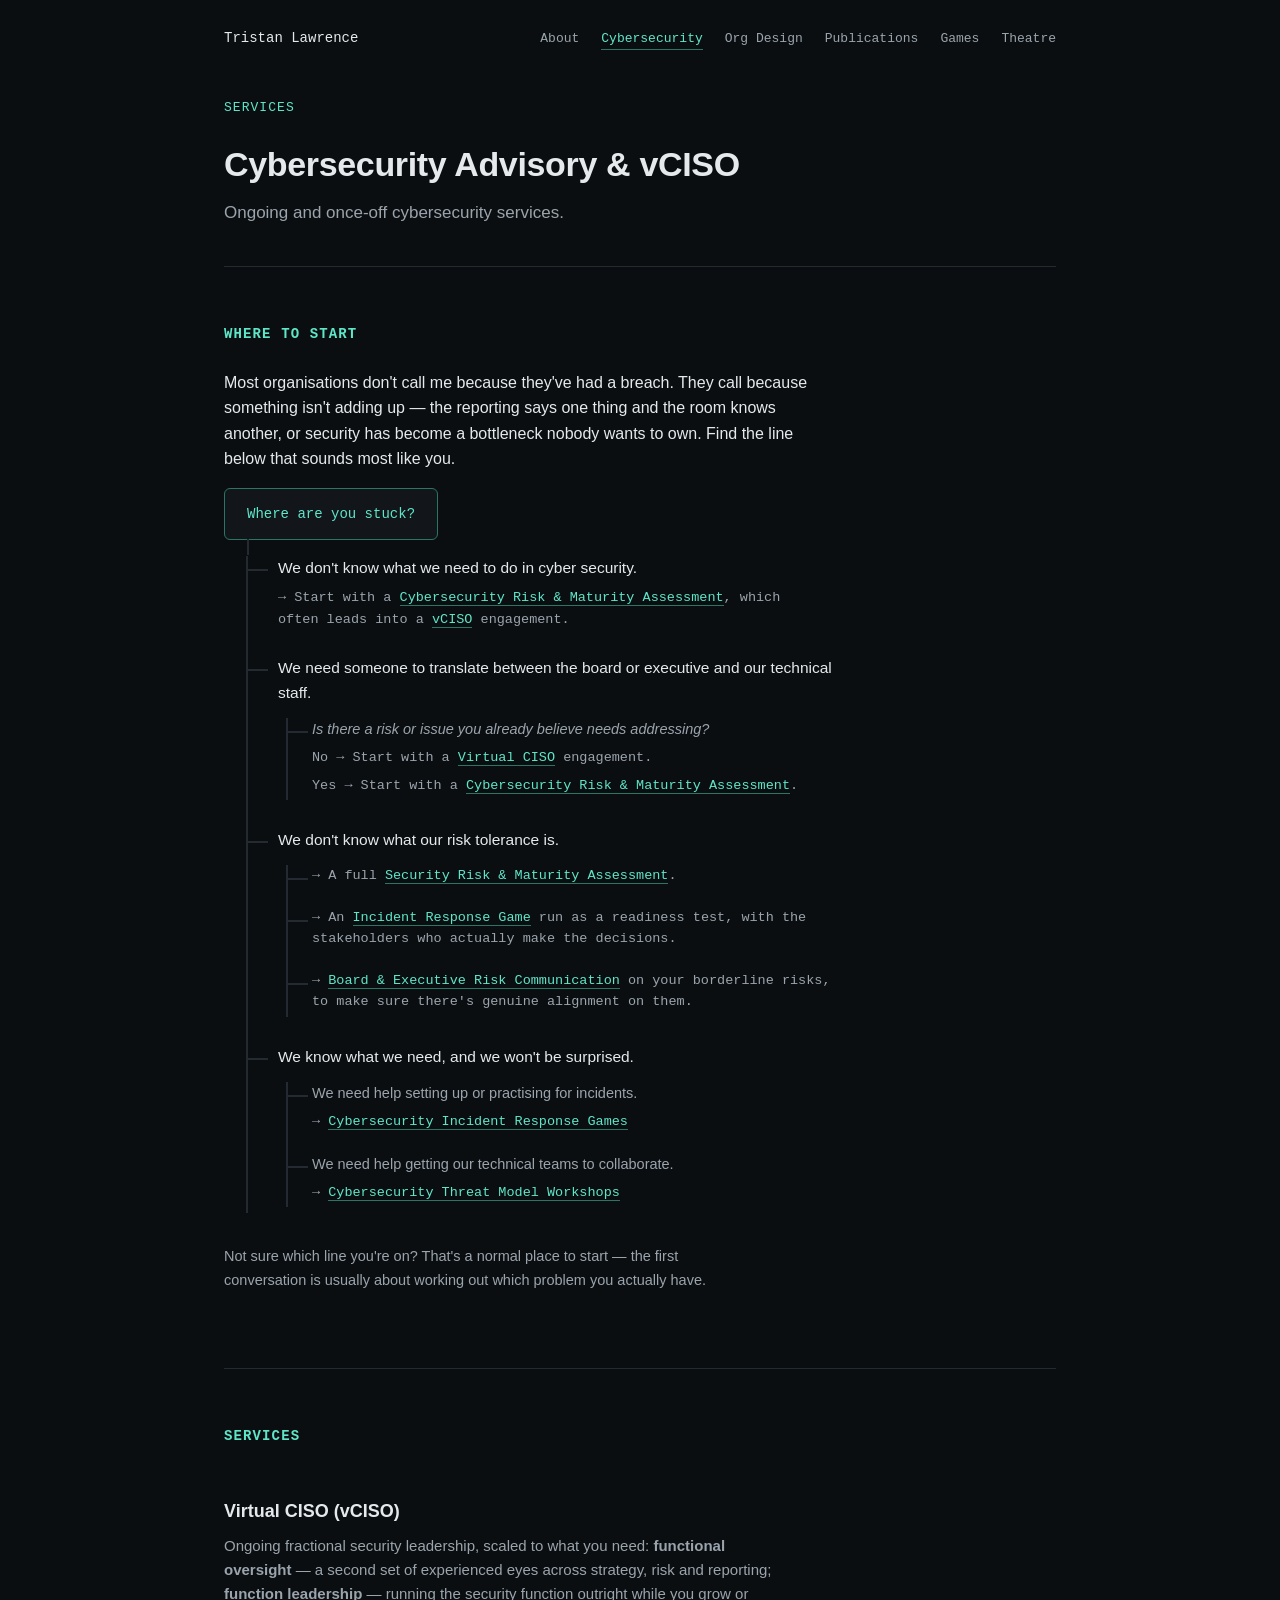
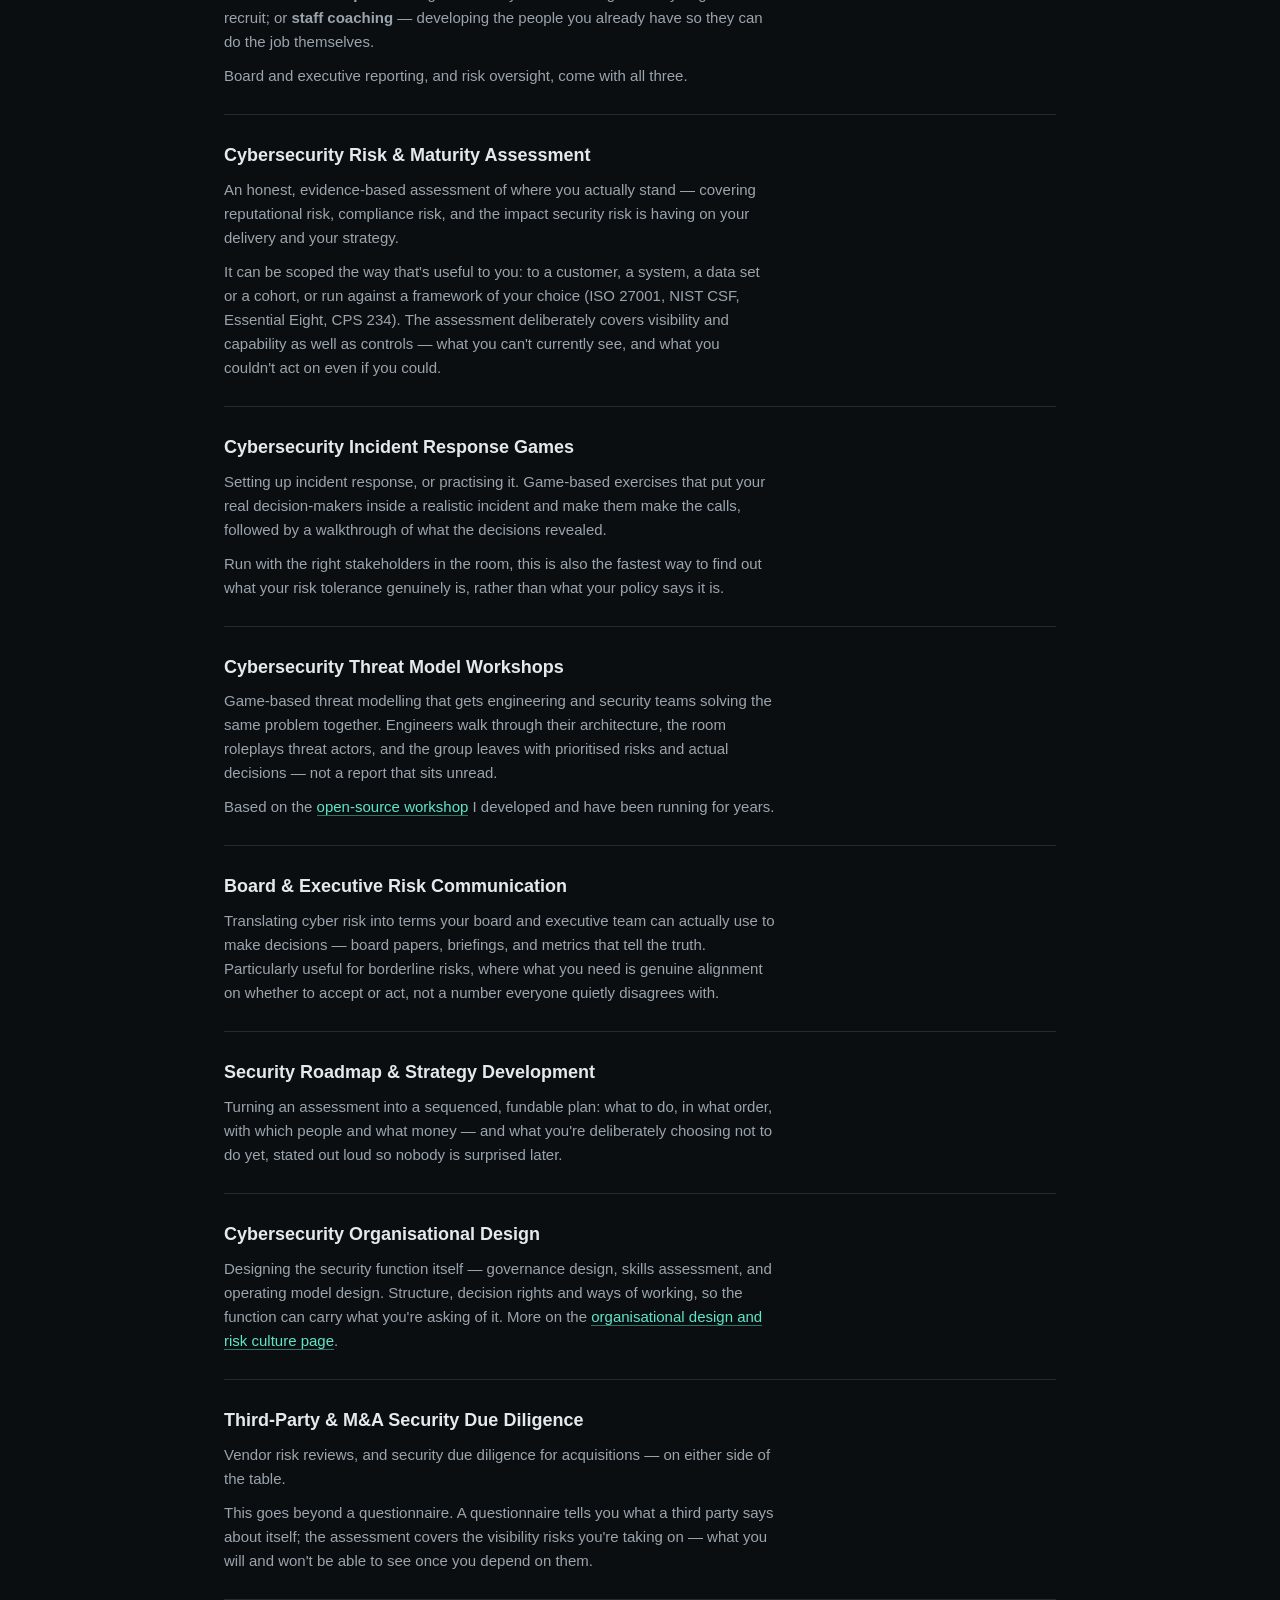
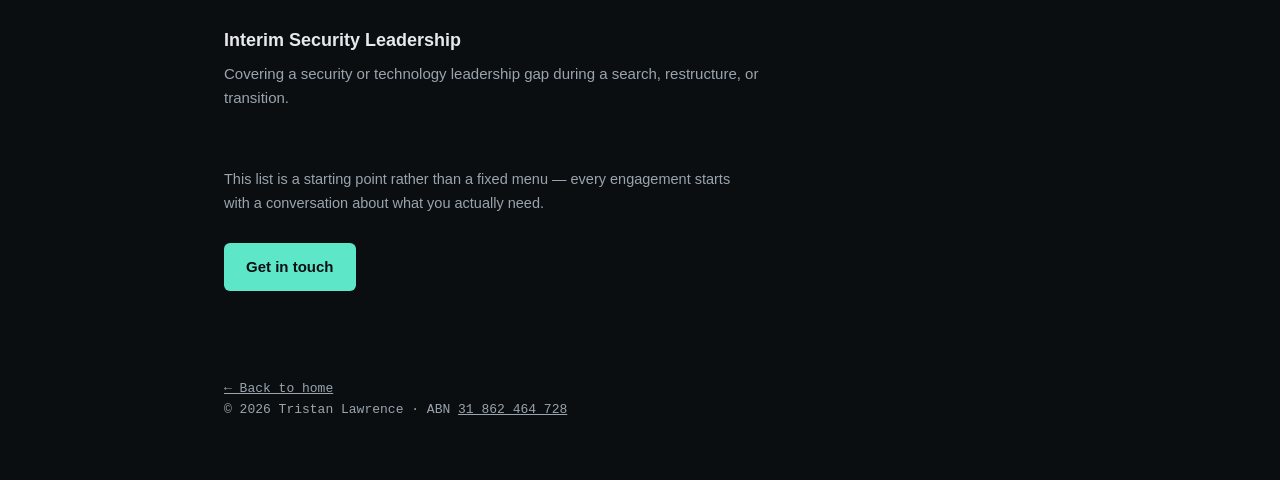
==== commit 424c4216: "Add ABN to the footer on every page Displays the ABN in standard 2-3-3-3 grouping, linked to its ABN" ====
--- a/cybersecurity-services.html
+++ b/cybersecurity-services.html
@@ -139,7 +139,7 @@
     <a class="cta" href="mailto:tristan_lawrence@hotmail.com">Get in touch</a>
   </section>
 
-  <footer class="site"><a href="index.html">← Back to home</a></footer>
+  <footer class="site"><a href="index.html">← Back to home</a><br>© 2026 Tristan Lawrence · ABN <a href="https://abr.business.gov.au/ABN/View?abn=31862464728">31 862 464 728</a></footer>
 </div>
 </body>
 </html>
